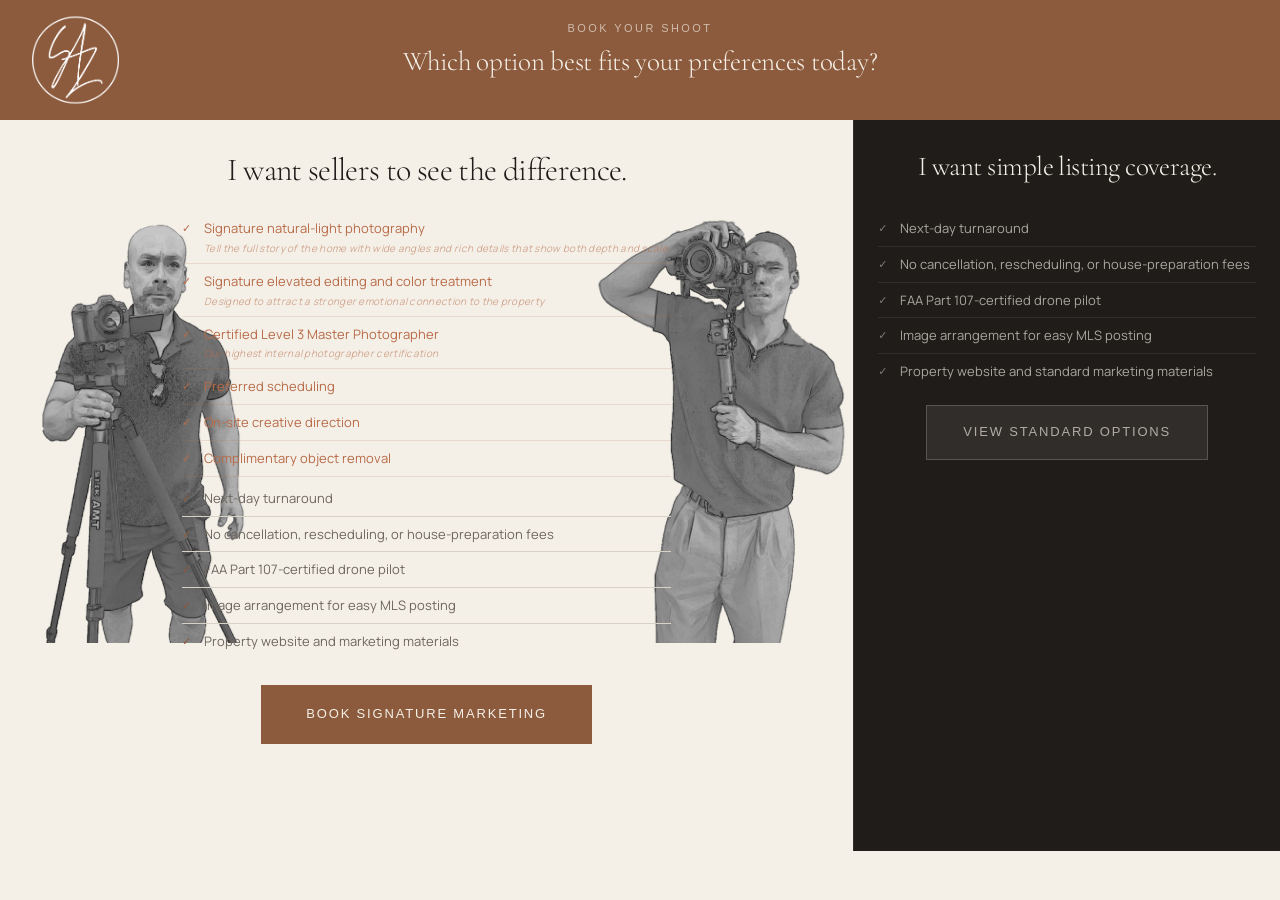
==== public/book.html @ 219849d2 "choose changed to book" ====
<!DOCTYPE html>
<html lang="en">
<head>
  <meta charset="UTF-8">
  <meta name="viewport" content="width=device-width, initial-scale=1.0">
  <meta name="description" content="Book your real estate media shoot with Steel &amp; Zane.">
  <title>Book Now | Steel &amp; Zane</title>
  <link rel="icon" href="images/Logo%20Files/favicon.ico" type="image/x-icon">
  <link rel="stylesheet" href="style.css">
  <link rel="preconnect" href="https://fonts.googleapis.com">
  <link rel="preconnect" href="https://fonts.gstatic.com" crossorigin>
  <link href="https://fonts.googleapis.com/css2?family=Cormorant+Garamond:ital,wght@0,300;0,400;0,500;1,300;1,400&family=Manrope:wght@300;400;500;600&display=swap" rel="stylesheet">
</head>
<body>
  <div class="cursor-dot" aria-hidden="true"></div>
  <div class="cursor-ring" aria-hidden="true"></div>

  <!-- MAIN -->
  <main class="choose-main">

    <!-- Question header — full width -->
    <div class="choose-question-card">
      <a href="/" class="choose-logo-link">
        <img class="logo-img" src="images/Logo%20Files/thicker%20signature%20logo%20with%20circle%20on%20transparent.png" alt="Steel &amp; Zane">
      </a>
      <p class="choose-eyebrow">Book Your Shoot</p>
      <h1 class="choose-question">Which option best fits your preferences today?</h1>
    </div>

    <!-- Split screen -->
    <div class="choose-split">

      <!-- LEFT — Signature Marketing -->
      <div class="choose-panel choose-panel--signature">
        <h2 class="choose-panel-tagline">I want sellers to see the difference.</h2>
        <div class="sig-photo-row">
          <img class="sig-photo sig-photo--left" src="images/booking page photographers/photographer 2.png" alt="">
          <div class="sig-bullets-wrap">
            <ul class="choose-panel-bullets">
              <!-- Signature-exclusive — terracotta -->
              <li class="sig-only">Signature natural-light photography<span class="sig-note">Tell the full story of the home with wide angles and rich details that show both depth and scale.</span></li>
              <li class="sig-only">Signature elevated editing and color treatment<span class="sig-note">Designed to attract a stronger emotional connection to the property</span></li>
              <li class="sig-only">Certified Level 3 Master Photographer<span class="sig-note">Our highest internal photographer certification</span></li>
              <li class="sig-only">Preferred scheduling</li>
              <li class="sig-only">On-site creative direction</li>
              <li class="sig-only">Complimentary object removal</li>
              <!-- Shared with Standard — bronze -->
              <li>Next-day turnaround</li>
              <li>No cancellation, rescheduling, or house-preparation fees</li>
              <li>FAA Part 107-certified drone pilot</li>
              <li>Image arrangement for easy MLS posting</li>
              <li>Property website and marketing materials</li>
            </ul>
            <a class="btn-hero-primary choose-panel-btn" id="btn-signature" href="#">Book Signature Marketing</a>
          </div>
          <img class="sig-photo sig-photo--right" src="images/booking page photographers/photographer 1.png" alt="">
        </div>
      </div>

      <!-- RIGHT — Standard Marketing -->
      <div class="choose-panel choose-panel--standard">
        <h2 class="choose-panel-tagline">I want simple listing coverage.</h2>
        <ul class="choose-panel-bullets">
          <li>Next-day turnaround</li>
          <li>No cancellation, rescheduling, or house-preparation fees</li>
          <li>FAA Part 107-certified drone pilot</li>
          <li>Image arrangement for easy MLS posting</li>
          <li>Property website and standard marketing materials</li>
        </ul>
        <a class="btn-standard choose-panel-btn" id="btn-standard" href="#">View Standard Options</a>
      </div>

    </div>
  </main>

  <script>
    // ─────────────────────────────────────────────────────────────────────────
    // BOOKING REDIRECT URLS
    // Replace the two values below with the real booking page URLs.
    // These are the ONLY lines you need to change to go live.
    // ─────────────────────────────────────────────────────────────────────────
    const URL_SIGNATURE = 'https://book.steelandzane.com/order/steel/signature-marketing/261fa345-de1e-4f3a-99e5-497d58a8a599';
    const URL_STANDARD  = 'https://book.steelandzane.com/order/steel/2025-order-page';
    // ─────────────────────────────────────────────────────────────────────────

    document.getElementById('btn-signature').addEventListener('click', function(e) {
      e.preventDefault();
      window.location.href = URL_SIGNATURE;
    });

    document.getElementById('btn-standard').addEventListener('click', function(e) {
      e.preventDefault();
      window.open(URL_STANDARD, '_blank', 'noopener,noreferrer');
    });

    // Mobile: trigger checklist animation when bullets scroll into view
    var bulletsList = document.querySelector('.choose-panel--signature .choose-panel-bullets');
    if (bulletsList && window.IntersectionObserver) {
      var bulletsObserver = new IntersectionObserver(function(entries) {
        entries.forEach(function(entry) {
          if (entry.isIntersecting) {
            bulletsObserver.unobserve(entry.target);
            requestAnimationFrame(function() {
              requestAnimationFrame(function() {
                entry.target.classList.add('bullets-visible');
              });
            });
          }
        });
      }, { threshold: 0.1 });
      bulletsObserver.observe(bulletsList);
    }
  </script>
  <script src="cursor.js"></script>

</body>
</html>
---- public/style.css ----
/* ===== NEUTRAFACE TEXT (self-hosted) ===== */
@font-face {
  font-family: 'Neutraface Text';
  src: url('fonts/neutraface/Neutraface Text Light.otf') format('opentype');
  font-weight: 300;
  font-style: normal;
  font-display: swap;
}
@font-face {
  font-family: 'Neutraface Text';
  src: url('fonts/neutraface/Neutraface Text Light Italic.otf') format('opentype');
  font-weight: 300;
  font-style: italic;
  font-display: swap;
}
@font-face {
  font-family: 'Neutraface Text';
  src: url('fonts/neutraface/Neutraface Text Book.otf') format('opentype');
  font-weight: 400;
  font-style: normal;
  font-display: swap;
}
@font-face {
  font-family: 'Neutraface Text';
  src: url('fonts/neutraface/Neutraface Text Book Italic.otf') format('opentype');
  font-weight: 400;
  font-style: italic;
  font-display: swap;
}
@font-face {
  font-family: 'Neutraface Text';
  src: url('fonts/neutraface/Neutraface Text Demi.otf') format('opentype');
  font-weight: 600;
  font-style: normal;
  font-display: swap;
}
@font-face {
  font-family: 'Neutraface Text';
  src: url('fonts/neutraface/Neutraface Text Demi Italic.otf') format('opentype');
  font-weight: 600;
  font-style: italic;
  font-display: swap;
}
@font-face {
  font-family: 'Neutraface Text';
  src: url('fonts/neutraface/Neutraface Text Bold.otf') format('opentype');
  font-weight: 700;
  font-style: normal;
  font-display: swap;
}
@font-face {
  font-family: 'Neutraface Text';
  src: url('fonts/neutraface/Neutraface Text Bold Italic.otf') format('opentype');
  font-weight: 700;
  font-style: italic;
  font-display: swap;
}


/* ===== RESET & BASE ===== */
*, *::before, *::after {
  box-sizing: border-box;
  margin: 0;
  padding: 0;
}

:root {
  /* ── ARCHITECTURAL PALETTE ───────────────────────────────────────── */
  --background:  #F4F0E8;   /* Plaster White  — primary canvas        */
  --cream:       #F4F0E8;   /* Plaster White  — cards / sections       */
  --text:        #2B2925;   /* Charcoal       — headlines / primary    */
  --muted:       #6C665E;   /* Warm Stone     — body copy / support    */
  --bronze:      #8C5A3C;   /* Walnut         — accent, use sparingly  */
  --bronze-dark: #6E4530;   /* Walnut dark    — hover treatment         */
  --border:      #D8D1C5;   /* Travertine     — borders / dividers      */
  --dark:        #1F1C19;   /* Walnut Black   — footer / dark sections  */
  --terracotta:  #B86A47;   /* Terracotta     — rare detail only        */

  /* ── ALIASES (keep existing rules working) ──────────────────────── */
  --navy:        #1F1C19;
  --navy-dark:   rgba(31, 28, 25, 0.96);
  --gold:        #8C5A3C;
  --gold-dark:   #6E4530;
  --white:       #F4F0E8;
  --off-white:   #F4F0E8;
  --gray:        #6C665E;

  /* ── ACCENT (olive — nav hover / form focus only) ───────────────── */
  --sage:        #717A64;   /* Olive — extremely sparingly              */

  /* ── SEMANTIC ALIASES (planned components) ──────────────────────── */
  --plaster:        #F4F0E8;   /* = --white / --background              */
  --charcoal-black: #1F1C19;   /* = --dark / --navy                     */
  --warm-stone:     #6C665E;   /* = --muted / --gray                    */
  --travertine:     #D8D1C5;   /* = --border                            */
  --olive:          #717A64;   /* = --sage                              */

  /* ── FONTS ──────────────────────────────────────────────────────── */
  --font-heading:  'Neutraface Text', Avenir, sans-serif;
  --font-body:     'Manrope', Inter, system-ui, sans-serif;
  --font-display:  'Cormorant Garamond', Georgia, serif;
  --font-ui:       'Neutraface Text', Avenir, sans-serif;
  --font-logo:     'Neutraface Text', Avenir, sans-serif;
}

html {
  scroll-behavior: smooth;
}

body {
  font-family: var(--font-body);
  font-size: 16px;
  color: var(--text);
  background: var(--background);
  line-height: 1.6;
}

img {
  display: block;
  max-width: 100%;
}

a {
  text-decoration: none;
  color: inherit;
}

.container {
  width: 100%;
  max-width: 980px;
  margin: 0 auto;
  padding: 0 24px;
}


/* ===== HEADER ===== */
.site-header {
  position: fixed;
  top: 0;
  left: 0;
  right: 0;
  z-index: 100;
  background: var(--navy-dark);
  backdrop-filter: blur(6px);
  transition: background 0.4s ease;
}

body.has-hero .site-header {
  background: rgba(14, 11, 9, 0.80);
  backdrop-filter: none;
}

.header-inner {
  max-width: 1200px;
  margin: 0 auto;
  padding: 0 32px;
  height: 72px;
  display: flex;
  align-items: center;
  justify-content: space-between;
}

.logo-link {
  display: flex;
  align-items: center;
  text-decoration: none;
}

.logo-text {
  font-family: var(--font-ui);
  font-size: 1.35rem;
  font-weight: 300;
  letter-spacing: 0.04em;
  text-transform: uppercase;
  color: var(--bronze);
  line-height: 1;
}

.logo-img {
  height: 58px;
  width: auto;
  display: block;
}

.site-nav {
  display: flex;
  align-items: center;
  gap: 32px;
}

.nav-link {
  font-family: var(--font-ui);
  font-size: 12px;
  font-weight: 500;
  letter-spacing: 0.08em;
  text-transform: uppercase;
  color: var(--white);
  transition: color 0.2s;
}

.nav-link:hover {
  color: var(--bronze);
}

.nav-cta {
  padding: 10px 22px;
  background: var(--bronze);
  border: 1px solid var(--bronze);
  border-radius: 2px;
  color: var(--plaster);
  transition: background 0.25s, color 0.25s, border-color 0.25s;
}

.nav-cta:hover {
  background: var(--cream);
  color: var(--terracotta);
  border-color: var(--terracotta);
}

.nav-toggle {
  display: none;
  flex-direction: column;
  gap: 5px;
  background: none;
  border: none;
  cursor: pointer;
  padding: 4px;
}

.nav-toggle span {
  display: block;
  width: 26px;
  height: 2px;
  background: var(--white);
  border-radius: 2px;
  transition: transform 0.3s, opacity 0.3s;
}

.nav-toggle.open span:nth-child(1) { transform: translateY(7px) rotate(45deg); }
.nav-toggle.open span:nth-child(2) { opacity: 0; }
.nav-toggle.open span:nth-child(3) { transform: translateY(-7px) rotate(-45deg); }


/* ===== BUTTONS ===== */
.btn {
  display: inline-block;
  font-family: var(--font-ui);
  font-size: 12px;
  font-weight: 600;
  letter-spacing: 0.08em;
  text-transform: uppercase;
  padding: 14px 28px;
  border-radius: 2px;
  cursor: pointer;
  border: 1px solid var(--dark);
  transition: background 0.25s, color 0.25s, border-color 0.25s, transform 0.1s;
}

.btn:active { transform: scale(0.98); }

.btn-gold {
  background: var(--dark);
  color: var(--cream);
  border-color: var(--dark);
}

.btn-gold:hover {
  background: var(--bronze);
  border-color: var(--bronze);
  color: var(--cream);
}


/* ===== HERO CAROUSEL ===== */
.hero {
  position: relative;
  height: 100vh;
  min-height: 580px;
  overflow: hidden;
  display: flex;
  align-items: center;
  background: #141210;
}

.hero-overlay {
  position: absolute;
  inset: 0;
  z-index: 1;
  background: linear-gradient(
    to right,
    rgba(14, 11, 9, 0.96) 0%,
    rgba(14, 11, 9, 0.96) 22%,
    rgba(14, 11, 9, 0.72) 32%,
    rgba(14, 11, 9, 0.30) 45%,
    rgba(14, 11, 9, 0.08) 57%,
    rgba(14, 11, 9, 0.00) 65%
  );
}

.hero-panel {
  position: relative;
  z-index: 3;
  width: 41%;
  max-width: 558px;
  padding: 0 28px 0 56px;
}

/* ── Slide images ── */
.hero-slides {
  position: absolute;
  inset: 0;
  z-index: 0;
}

.hero-slide {
  position: absolute;
  inset: 0;
  opacity: 0;
  transition: opacity 1.4s ease;
  will-change: opacity;
}

.hero-slide.is-active {
  opacity: 1;
}

.hero-slide-bg {
  position: absolute;
  inset: 0;
  background-size: cover;
  background-position: center 35%;
}

/* ── Hero content ── */
.hero-content {
  animation: hero-content-enter 1s ease forwards;
  text-shadow: 0 1px 12px rgba(14, 11, 9, 0.85);
}

@keyframes hero-content-enter {
  from { opacity: 0; transform: translateY(18px); }
  to   { opacity: 1; transform: none; }
}

.hero-eyebrow {
  font-family: var(--font-ui);
  font-size: 13px;
  font-weight: 500;
  letter-spacing: 0.32em;
  text-transform: uppercase;
  color: var(--terracotta);
  margin-bottom: 22px;
}

.hero-eyebrow::before {
  content: none;
}

.hero-title {
  font-family: var(--font-display);
  font-size: clamp(2.52rem, 4.05vw, 4.95rem);
  font-weight: 300;
  line-height: 1.05;
  letter-spacing: -0.02em;
  color: var(--plaster);
  margin-bottom: 28px;
}

.hero-body {
  font-family: var(--font-body);
  font-size: 15px;
  font-weight: 400;
  line-height: 1.8;
  color: rgba(244, 240, 232, 0.72);
  max-width: 400px;
  margin-bottom: 44px;
}

.hero-actions {
  display: flex;
  align-items: center;
  gap: 28px;
  flex-wrap: wrap;
}

.btn-hero-primary {
  display: inline-block;
  font-family: var(--font-ui);
  font-size: 13px;
  font-weight: 500;
  letter-spacing: 0.14em;
  text-transform: uppercase;
  padding: 18px 44px;
  background: var(--bronze);
  color: var(--plaster);
  border: 1px solid var(--bronze);
  transition: background 0.3s, border-color 0.3s, color 0.3s;
  position: relative;
  overflow: hidden;
}

.btn-hero-primary::after {
  content: '';
  position: absolute;
  top: 0;
  left: 0;
  width: 45%;
  height: 100%;
  background: linear-gradient(90deg, transparent, rgba(255,255,255,0.18), transparent);
  transform: translateX(-150%);
  animation: btn-shimmer 2.2s ease-in-out infinite;
  pointer-events: none;
}

.btn-hero-primary:hover {
  background: var(--cream);
  color: var(--terracotta);
  border-color: var(--terracotta);
}

.btn-hero-primary:hover::after {
  animation-play-state: paused;
}

@keyframes btn-shimmer {
  0%   { transform: translateX(-150%); }
  100% { transform: translateX(300%); }
}


.btn-hero-secondary {
  display: inline-flex;
  align-items: center;
  gap: 8px;
  font-family: var(--font-ui);
  font-size: 11px;
  font-weight: 500;
  letter-spacing: 0.14em;
  text-transform: uppercase;
  color: rgba(244, 240, 232, 0.75);
  background: transparent;
  border: none;
  padding: 4px 0;
  border-bottom: 1px solid rgba(244, 240, 232, 0.28);
  transition: color 0.3s, border-color 0.3s;
}

.btn-hero-secondary:hover {
  color: rgba(244, 240, 232, 1);
  border-bottom-color: rgba(244, 240, 232, 0.6);
}

.hero-slide-nav {
  position: absolute;
  right: 32px;
  bottom: 32px;
  left: auto;
  top: auto;
  transform: none;
  margin-top: 0;
  z-index: 3;
  display: flex;
  flex-direction: row;
  gap: 16px;
}

.hero-slide-nav-btn {
  font-family: var(--font-ui);
  font-size: 15px;
  font-weight: 500;
  letter-spacing: 0.14em;
  color: rgba(244, 240, 232, 0.75);
  background: none;
  border: none;
  padding: 4px 0;
  cursor: pointer;
  text-align: left;
  line-height: 1;
  transition: color 0.25s, transform 0.25s;
  position: relative;
  text-shadow:
    0 1px 6px rgba(0, 0, 0, 0.9),
    0 0 20px rgba(0, 0, 0, 0.6);
}

.hero-slide-nav-btn::after {
  content: '';
  position: absolute;
  left: 0;
  bottom: 0;
  width: 0;
  height: 1.5px;
  background: var(--bronze);
  transition: width 0.3s;
}

.hero-slide-nav-btn.is-active {
  color: var(--bronze);
}

.hero-slide-nav-btn.is-active::after {
  width: 100%;
}

.hero-slide-nav-btn:hover {
  color: rgba(244, 240, 232, 0.95);
  transform: scale(1.15);
}

/* ── Responsive ── */
@media (max-width: 768px) {
  .hero-panel {
    width: 100%;
    max-width: 100%;
    padding: 0 28px;
  }
  .hero-title { font-size: clamp(2.4rem, 9vw, 3.5rem); }
  .hero-body  { max-width: 100%; }
  .hero-slide-nav {
    right: 16px;
    bottom: 24px;
    left: auto;
  }
  .hero-slide-nav-btn::after { display: none; }
}

@media (max-width: 480px) {
  .hero-actions { gap: 16px; }
}


/* ===== FEATURES ===== */
.features {
  background: var(--navy);
  padding: 80px 24px;
}

.features-grid {
  max-width: 980px;
  margin: 0 auto;
  display: grid;
  grid-template-columns: repeat(4, 1fr);
  gap: 32px;
}

.feature-card {
  display: flex;
  flex-direction: column;
  align-items: center;
  text-align: center;
  gap: 16px;
  padding: 8px 8px;
}

.feature-icon {
  width: 60px;
  height: 60px;
  color: var(--gold);
  flex-shrink: 0;
}

.feature-icon svg {
  width: 100%;
  height: 100%;
}

.feature-title {
  font-family: var(--font-heading);
  font-size: 18px;
  font-weight: 600;
  color: var(--white);
  line-height: 1.3;
  letter-spacing: -0.01em;
}

.feature-title .comma {
  color: var(--gold);
}

.feature-body {
  font-size: 15px;
  line-height: 1.7;
  color: rgba(255,255,255,0.75);
}


/* ===== SERVICES ===== */
.services {
  display: grid;
  grid-template-columns: 1fr 1fr;
  min-height: 560px;
}

.services-image {
  overflow: hidden;
}

.services-image img {
  width: 100%;
  height: 100%;
  object-fit: cover;
}

.services-content {
  background: var(--background);
  display: flex;
  flex-direction: column;
  justify-content: center;
  padding: 64px 56px;
  gap: 18px;
}

.services-title {
  font-family: var(--font-heading);
  font-size: clamp(1.6rem, 2.4vw, 2.2rem);
  font-weight: 600;
  color: var(--text);
  line-height: 1.2;
  letter-spacing: 0;
}

.services-subtitle {
  font-family: var(--font-body);
  font-size: 13px;
  font-weight: 500;
  color: var(--bronze);
  letter-spacing: 0.1em;
  text-transform: uppercase;
}

.services-body {
  font-size: 16px;
  line-height: 1.8;
  color: var(--muted);
}


/* ===== TESTIMONIALS ===== */
.testimonials {
  background: #ffffff;
  border-top: 1px solid var(--border);
  padding: 48px 24px 0;
}

.testimonials-cta {
  text-align: center;
  padding: 56px 24px 80px;
}

.testimonials-blurb {
  font-family: var(--font-body);
  font-size: 15px;
  color: var(--muted);
  text-align: center;
  margin-bottom: 48px;
}

.section-title {
  font-family: var(--font-heading);
  font-size: clamp(1.5rem, 2.4vw, 2rem);
  font-weight: 600;
  color: var(--text);
  text-align: center;
  margin-bottom: 56px;
  letter-spacing: 0.02em;
}

.testimonials-grid {
  max-width: 980px;
  margin: 0 auto;
  display: grid;
  grid-template-columns: repeat(3, 1fr);
  gap: 32px;
}

.testimonial-card {
  background: var(--cream);
  border-radius: 2px;
  border: 1px solid var(--border);
  padding: 24px 28px 28px;
  display: flex;
  flex-direction: column;
  gap: 10px;
  box-shadow: none;
  transition: transform 0.25s ease, box-shadow 0.25s ease;
}

.testimonial-card:hover {
  transform: translateY(-4px);
  box-shadow: 0 24px 60px rgba(43, 41, 37, 0.12);
}

.testimonial-card .strip-stars {
  margin-bottom: 0;
}

.quote-mark {
  font-family: var(--font-heading);
  font-size: 48px;
  font-weight: 300;
  line-height: 0.6;
  color: var(--bronze);
  user-select: none;
}

.testimonial-text {
  font-family: var(--font-body);
  font-size: 15px;
  line-height: 1.8;
  color: var(--muted);
  flex: 1;
}

.testimonial-author {
  font-family: var(--font-body);
  font-size: 12px;
  font-weight: 500;
  font-style: normal;
  color: var(--bronze);
  letter-spacing: 0.08em;
  text-transform: uppercase;
  margin-top: 4px;
}

.testimonial-author-row {
  display: flex;
  align-items: center;
  gap: 12px;
}

.testimonial-avatar {
  width: 48px;
  height: 48px;
  border-radius: 50%;
  object-fit: cover;
  flex-shrink: 0;
  border: 2px solid rgba(140, 90, 60, 0.20);
}


/* ===== CONTACT ===== */
.contact {
  position: relative;
  background-image: url('https://static.wixstatic.com/media/d9ba30_7c4662c129cd4328bf8a80daa7860f0f~mv2.jpg');
  background-size: cover;
  background-position: center;
}

.contact-bg {
  position: absolute;
  inset: 0;
  background: rgba(31, 28, 25, 0.86);
}

.contact-inner {
  position: relative;
  z-index: 1;
  max-width: 980px;
  margin: 0 auto;
  padding: 80px 24px;
  display: grid;
  grid-template-columns: 1fr 1fr;
  gap: 64px;
  align-items: start;
}

.contact-title {
  font-family: var(--font-heading);
  font-size: clamp(1.6rem, 3vw, 2.4rem);
  font-weight: 600;
  color: var(--white);
  letter-spacing: 0.01em;
  margin-bottom: 12px;
}

.contact-subtitle {
  font-family: var(--font-heading);
  font-size: 1.1rem;
  font-weight: 400;
  color: var(--bronze);
  letter-spacing: 0.04em;
  margin-bottom: 20px;
}

.contact-body {
  font-size: 16px;
  line-height: 1.8;
  color: rgba(255,255,255,0.85);
  margin-bottom: 28px;
}

.contact-label {
  font-family: var(--font-body);
  font-size: 11px;
  font-weight: 600;
  letter-spacing: 0.14em;
  text-transform: uppercase;
  color: var(--bronze);
  margin-bottom: 10px;
}

.contact-detail {
  display: block;
  font-size: 16px;
  color: var(--white);
  margin-bottom: 6px;
  transition: color 0.2s;
}

.contact-detail:hover {
  color: var(--gold);
}

.form-title {
  font-family: var(--font-heading);
  font-size: 1.2rem;
  font-weight: 400;
  color: var(--white);
  letter-spacing: 0.02em;
  margin-bottom: 8px;
}

.form-subtitle {
  font-size: 15px;
  color: rgba(255,255,255,0.75);
  line-height: 1.7;
  margin-bottom: 24px;
}

.contact-form {
  display: flex;
  flex-direction: column;
  gap: 14px;
}

.contact-form input,
.contact-form textarea {
  width: 100%;
  padding: 13px 16px;
  font-family: var(--font-body);
  font-size: 15px;
  border: 1px solid rgba(255,255,255,0.25);
  border-radius: 2px;
  background: rgba(255,255,255,0.1);
  color: var(--white);
  outline: none;
  transition: border-color 0.2s, background 0.2s;
}

.contact-form input::placeholder,
.contact-form textarea::placeholder {
  color: rgba(255,255,255,0.5);
}

.contact-form input:focus,
.contact-form textarea:focus {
  border-color: var(--sage);
  background: rgba(255,255,255,0.15);
}

.contact-form textarea {
  resize: vertical;
}

.form-success {
  display: none;
  font-family: var(--font-heading);
  font-size: 15px;
  color: var(--gold);
  font-weight: 600;
  margin-top: 4px;
}

.form-success.visible {
  display: block;
}


/* ===== FOOTER ===== */
.site-footer {
  background: var(--navy);
  padding: 40px 24px;
}

.footer-inner {
  max-width: 980px;
  margin: 0 auto;
  display: flex;
  flex-direction: column;
  align-items: center;
  gap: 20px;
}

.footer-logo {
  height: 104px;
  width: auto;
  object-fit: contain;
  opacity: 0.9;
}

.footer-socials {
  display: flex;
  gap: 16px;
  align-items: center;
}

.footer-socials a {
  opacity: 0.75;
  transition: opacity 0.2s;
}

.footer-socials a:hover {
  opacity: 1;
}

.footer-socials img {
  filter: brightness(0) invert(49%) sepia(38%) saturate(639%) hue-rotate(334deg) brightness(96%) contrast(88%);
}

.footer-copy {
  font-family: var(--font-heading);
  font-size: 13px;
  color: var(--terracotta);
  letter-spacing: 0.06em;
}


/* ===== SCROLL REVEAL ANIMATIONS ===== */
.reveal {
  opacity: 0;
  transform: translateY(28px);
  transition: opacity 0.65s ease, transform 0.65s ease;
}

.reveal-pop {
  opacity: 0;
  transform: scale(0.95) translateY(12px);
  transition: opacity 0.5s ease, transform 0.5s cubic-bezier(0.34, 1.56, 0.64, 1);
}

.reveal-fade {
  opacity: 0;
  transition: opacity 0.7s ease;
}

.reveal-right {
  opacity: 0;
  transform: translateX(60px);
  transition: opacity 0.8s ease, transform 0.8s cubic-bezier(0.25, 0, 0.2, 1);
}

.reveal-left {
  opacity: 0;
  transform: translateX(-60px);
  transition: opacity 0.8s ease, transform 0.8s cubic-bezier(0.25, 0, 0.2, 1);
}

.reveal.is-visible,
.reveal-pop.is-visible,
.reveal-fade.is-visible,
.reveal-right.is-visible,
.reveal-left.is-visible {
  opacity: 1;
  transform: none;
}


/* ===== RESPONSIVE ===== */
@media (max-width: 900px) {
  .features-grid {
    grid-template-columns: repeat(2, 1fr);
    gap: 40px 24px;
  }

  .services {
    grid-template-columns: 1fr;
  }

  .services-image {
    height: 320px;
  }

  .services-content {
    padding: 48px 32px;
  }

  .testimonials-grid {
    grid-template-columns: 1fr;
    max-width: 480px;
  }

  .contact-inner {
    grid-template-columns: 1fr;
    gap: 48px;
  }
}

/* ===== BOOKING PAGE ===== */
.book-hero {
  background: var(--navy);
  padding: 140px 24px 80px;
  text-align: center;
}

.book-hero-eyebrow {
  font-family: var(--font-body);
  font-size: 11px;
  font-weight: 500;
  letter-spacing: 0.22em;
  text-transform: uppercase;
  color: var(--bronze);
  margin-bottom: 18px;
}

.book-hero-title {
  font-family: var(--font-heading);
  font-size: clamp(1.8rem, 3.2vw, 2.6rem);
  font-weight: 600;
  color: var(--white);
  line-height: 1.15;
  letter-spacing: 0.01em;
  margin-bottom: 16px;
}

.book-hero-body {
  font-size: 16px;
  color: rgba(244, 240, 232, 0.75);
  max-width: 520px;
  margin: 0 auto;
  line-height: 1.75;
}

.book-form-section {
  background: var(--background);
  padding: 72px 24px 96px;
}

.book-form-inner {
  max-width: 680px;
  margin: 0 auto;
}

.question-group {
  margin-bottom: 44px;
}

.question-label {
  display: block;
  font-family: var(--font-body);
  font-size: 11px;
  font-weight: 600;
  letter-spacing: 0.14em;
  text-transform: uppercase;
  color: var(--text);
  margin-bottom: 16px;
}

.options-grid {
  display: grid;
  grid-template-columns: repeat(2, 1fr);
  gap: 10px;
}

.option-card {
  position: relative;
}

.option-card input[type="radio"] {
  position: absolute;
  opacity: 0;
  width: 0;
  height: 0;
}

.option-card label {
  display: block;
  padding: 14px 18px;
  background: var(--cream);
  border: 1px solid var(--border);
  border-radius: 2px;
  font-family: var(--font-body);
  font-size: 14px;
  color: var(--text);
  cursor: pointer;
  transition: border-color 0.2s, background 0.2s, color 0.2s;
  line-height: 1.4;
  user-select: none;
}

.option-card label:hover {
  border-color: var(--bronze);
}

.option-card input[type="radio"]:checked + label {
  border-color: var(--bronze);
  background: var(--dark);
  color: var(--cream);
}

.option-card--wide {
  grid-column: 1 / -1;
}

.field-error {
  display: none;
  font-family: var(--font-heading);
  font-size: 12px;
  font-weight: 700;
  letter-spacing: 0.06em;
  color: #b52a2a;
  margin-top: 10px;
  text-transform: uppercase;
}

.field-error.visible {
  display: block;
}

.book-submit-wrap {
  margin-top: 52px;
  display: flex;
  flex-direction: column;
  align-items: flex-start;
  gap: 16px;
}

.btn-book-submit {
  min-width: 240px;
}

.book-note {
  font-size: 13px;
  color: var(--muted);
  font-style: italic;
  line-height: 1.5;
}


/* ===== RESPONSIVE ===== */
@media (max-width: 640px) {
  .header-inner {
    padding: 0 20px;
  }

  .nav-toggle {
    display: flex;
  }

  .site-nav {
    display: none;
    position: absolute;
    top: 72px;
    left: 0;
    right: 0;
    background: var(--navy-dark);
    flex-direction: column;
    align-items: stretch;
    gap: 0;
    padding: 16px 0;
  }

  .site-nav.open {
    display: flex;
  }

  .nav-link {
    padding: 14px 24px;
    border-radius: 0;
  }

  .nav-cta {
    margin: 8px 24px;
    text-align: center;
    border-radius: 2px;
  }

  .hero-content {
    padding: 100px 24px 64px;
  }

  .features-grid {
    grid-template-columns: 1fr;
  }

  .contact-inner {
    padding: 60px 20px;
  }

  .book-hero {
    padding: 120px 24px 56px;
  }

  .options-grid {
    grid-template-columns: 1fr;
  }

  .option-card--wide {
    grid-column: auto;
  }

  .book-submit-wrap {
    align-items: stretch;
  }

  .btn-book-submit {
    text-align: center;
    width: 100%;
  }
}


/* ===== MARKETING SELECTOR PAGE (choose.html) ===== */

.choose-section {
  background: var(--background);
  padding: 72px 24px 96px;
  min-height: calc(100vh - 72px);
}

.choose-grid {
  max-width: 980px;
  margin: 0 auto;
  display: grid;
  grid-template-columns: 1fr 1fr;
  gap: 32px;
  align-items: stretch;
}

.choose-card {
  display: flex;
  flex-direction: column;
  background: var(--cream);
  border-radius: 2px;
  border: 1px solid var(--border);
  box-shadow: none;
  overflow: hidden;
  cursor: pointer;
  color: inherit;
  text-decoration: none;
  transition: transform 0.25s ease, box-shadow 0.25s ease;
}

.choose-card:hover,
.choose-card:focus-visible {
  transform: translateY(-4px);
  box-shadow: 0 24px 60px rgba(43, 41, 37, 0.12);
  outline: none;
}

/* Placeholder image area — swap this div for an <img> when you have photos */
.choose-card-image {
  width: 100%;
  aspect-ratio: 16 / 9;
  background: var(--background);
  border-bottom: 1px solid var(--border);
  display: flex;
  align-items: center;
  justify-content: center;
}

.choose-card-image-label {
  font-family: var(--font-body);
  font-size: 11px;
  font-weight: 500;
  letter-spacing: 0.14em;
  text-transform: uppercase;
  color: var(--muted);
  text-align: center;
  padding: 0 16px;
}

.choose-card-body {
  flex: 1;
  display: flex;
  flex-direction: column;
  padding: 40px 36px 44px;
  gap: 16px;
}

.choose-card-title {
  font-family: var(--font-heading);
  font-size: clamp(1.2rem, 1.8vw, 1.6rem);
  font-weight: 600;
  color: var(--text);
  line-height: 1.2;
  letter-spacing: 0;
}

.choose-card-desc {
  font-size: 15px;
  line-height: 1.8;
  color: var(--muted);
  flex: 1;
}

/* pointer-events: none so the parent <a> handles all clicks */
.choose-card-btn {
  display: inline-block;
  align-self: flex-start;
  pointer-events: none;
  margin-top: 8px;
}

@media (max-width: 900px) {
  .choose-grid {
    grid-template-columns: 1fr;
    max-width: 560px;
  }
}

@media (max-width: 640px) {
  .choose-section {
    padding: 48px 16px 72px;
  }

  .choose-card-body {
    padding: 28px 24px 32px;
  }

  .choose-card-btn {
    align-self: stretch;
    text-align: center;
  }
}


/* ===== CREDIBILITY STRIP ===== */
.credibility {
  background-color: var(--background);
  overflow: hidden;
  position: relative;
  padding: 40px 24px 0;
  text-align: center;
}

.credibility-stats {
  display: flex;
  align-items: center;
  justify-content: center;
  gap: 0;
  margin-bottom: 28px;
  flex-wrap: wrap;
}

.cred-bottom-row {
  display: flex;
  align-items: flex-end;
  justify-content: center;
  width: 100%;
}

.cred-photo {
  display: block;
  position: absolute;
  top: 0;
  height: 100%;
  width: auto;
  object-fit: contain;
  object-position: center bottom;
}
.cred-photo--left  { left: 0; }
.cred-photo--right { right: 0; }


.stat-item {
  display: flex;
  flex-direction: column;
  gap: 8px;
  padding: 0 64px;
}

.stat-number {
  font-family: var(--font-display);
  font-size: clamp(3rem, 5vw, 5rem);
  font-weight: 300;
  color: var(--text);
  line-height: 1;
  letter-spacing: -0.02em;
  transition: color 0.4s ease;
}

.stat-landed {
  color: var(--terracotta);
}

.stat-number-wrap {
  display: flex;
  align-items: baseline;
}

.stat-suffix {
  font-family: var(--font-display);
  font-weight: 300;
  font-size: clamp(3rem, 5vw, 5rem);
  line-height: 1;
  letter-spacing: -0.02em;
  color: var(--text);
  transition: color 0.4s ease;
}

.stat-landed + .stat-suffix,
.stat-number-wrap:has(.stat-landed) .stat-suffix {
  color: var(--terracotta);
}

.stat-label {
  font-family: var(--font-body);
  font-size: 13px;
  font-weight: 500;
  letter-spacing: 0.18em;
  text-transform: uppercase;
  color: var(--muted);
}

.stat-divider {
  width: 1px;
  height: 64px;
  background: var(--border);
  flex-shrink: 0;
}

.credibility-label {
  font-family: var(--font-body);
  font-size: 13px;
  font-weight: 500;
  letter-spacing: 0.18em;
  text-transform: uppercase;
  color: var(--muted);
  margin-bottom: 20px;
}

/* Carousel */
.brokerage-carousel {
  overflow: hidden;
  width: 100%;
  max-width: 980px;
  -webkit-mask-image: linear-gradient(to right, transparent, black 93px, black 92%, transparent);
  mask-image: linear-gradient(to right, transparent, black 93px, black 92%, transparent);
}

.brokerage-track {
  display: flex;
  align-items: center;
  gap: 64px;
  width: max-content;
  animation: brokerage-scroll 28s linear infinite;
}


@keyframes brokerage-scroll {
  0%   { transform: translateX(0); }
  100% { transform: translateX(-50%); }
}

.brokerage-logo {
  height: 68px;
  width: auto;
  object-fit: contain;
  flex-shrink: 0;
  filter: grayscale(1);
  opacity: 0.5;
  mix-blend-mode: multiply;
  transition: opacity 0.2s;
}

.brokerage-logo:hover {
  opacity: 0.85;
}

/* Per-logo size overrides */
.logo-compass   { height: 40px; max-width: 130px; }
.logo-elliman   { height: 40px; max-width: 160px; }
.logo-akg       { height: 54px; max-width: 80px;  }
.logo-agency    { height: 68px; }
.logo-sothebys  { height: 52px; max-width: 170px; }
.logo-coldwell  { height: 80px; }
.logo-berkshire { height: 90px; }
.logo-remax     { height: 46px; max-width: 110px; }
.logo-kw        { height: 80px; }
.logo-serhant   { height: 28px; }

@media (max-width: 640px) {
  .credibility-stats {
    gap: 24px 0;
  }

  .stat-item {
    padding: 0 28px;
  }

  .stat-divider {
    height: 36px;
  }

  .brokerage-track {
    gap: 40px;
  }
}


/* ===== REPOSITIONED HOMEPAGE SECTIONS ===== */

/* Hero actions row */
.hero-actions {
  display: flex;
  gap: 16px;
  flex-wrap: wrap;
}

/* Outline button — secondary CTA on dark backgrounds */
.btn-outline {
  background: transparent;
  color: var(--white);
  border-color: var(--white);
}

.btn-outline:hover {
  background: var(--white);
  color: var(--dark);
  border-color: var(--white);
}

/* Section eyebrow — shared across new sections */
.section-eyebrow {
  font-family: var(--font-ui);
  font-size: 11px;
  font-weight: 500;
  letter-spacing: 0.22em;
  text-transform: uppercase;
  color: var(--bronze);
  margin-bottom: 16px;
}

.section-eyebrow--light {
  color: var(--bronze);
}


/* ===== PROBLEM SECTION ===== */
.problem {
  background: var(--dark);
  padding: 96px 24px 0;
  border-top: 2px solid var(--bronze);
}

/* ─── COMPARISON CARDS ─────────────────────────────────────────── */
.comparison-row {
  padding: 64px 24px 80px;
}

.comparison-row-inner {
  max-width: 1100px;
  margin: 0 auto;
}

.comparison-row-eyebrow {
  font-family: var(--font-ui);
  font-size: 11px;
  font-weight: 500;
  letter-spacing: 0.18em;
  text-transform: uppercase;
  margin-bottom: 20px;
}

.comparison-row--sameness .comparison-row-eyebrow {
  color: rgba(244, 240, 232, 0.4);
}

.comparison-row--snz .comparison-row-eyebrow {
  color: var(--terracotta);
}

.comparison-row-heading {
  font-family: var(--font-display);
  font-size: clamp(2rem, 3.2vw, 3.8rem);
  font-weight: 300;
  line-height: 1.08;
  letter-spacing: -0.02em;
  margin: 0 0 32px;
  text-align: center;
}

.comparison-row--sameness .comparison-row-heading {
  color: var(--background);
}

.comparison-row--snz .comparison-row-heading {
  color: var(--dark);
}

.comparison-row--sameness {
  padding-bottom: 140px;
}

.comparison-cards {
  display: grid;
  grid-template-columns: repeat(3, 1fr);
  gap: 16px;
}

.comparison-card {
  padding: 32px 28px 36px;
  border-radius: 2px;
}

/* ── Sameness cards — dark surface on dark section ── */
.comparison-row--sameness .comparison-card {
  background: rgba(244, 240, 232, 0.05);
  border: 1px solid var(--terracotta);
}

.comparison-row--sameness .comparison-card-num   { color: var(--bronze); }
.comparison-row--sameness .comparison-card-title { color: var(--background); }
.comparison-row--sameness .comparison-card-body  { color: rgba(244, 240, 232, 0.62); }

/* ── S&Z cards — white surface on cream section ── */
.comparison-row--snz .comparison-card {
  background: #ffffff;
  border: 1px solid var(--terracotta);
  box-shadow: 0 2px 16px rgba(31, 28, 25, 0.07);
}

.comparison-row--snz .comparison-card-num   { color: var(--terracotta); }
.comparison-row--snz .comparison-card-title { color: var(--dark); }
.comparison-row--snz .comparison-card-body  { color: rgba(31, 28, 25, 0.65); }

.comparison-card-num {
  display: block;
  font-family: var(--font-ui);
  font-size: 11px;
  font-weight: 500;
  letter-spacing: 0.12em;
  margin-bottom: 16px;
}

.comparison-card-title {
  font-family: var(--font-heading);
  font-size: 18px;
  font-weight: 400;
  line-height: 1.25;
  margin: 0 0 10px;
}

.comparison-card-body {
  font-size: 14px;
  line-height: 1.65;
  margin: 0;
}

@media (max-width: 768px) {
  .comparison-cards {
    grid-template-columns: 1fr;
  }
  .comparison-card {
    padding: 24px 20px 28px;
  }
}

.problem-inner {
  max-width: 1200px;
  margin: 0 auto;
  display: flex;
  flex-direction: column;
  align-items: center;
  gap: 72px;
  padding: 0 48px;
}

.problem-copy {
  text-align: center;
  width: 100%;
}

.problem-marker {
  display: flex;
  align-items: center;
  justify-content: center;
  gap: 14px;
  font-family: var(--font-ui);
  font-size: 9px;
  font-weight: 500;
  letter-spacing: 0.24em;
  text-transform: uppercase;
  color: var(--bronze);
  margin-bottom: 28px;
}

.problem-marker::before,
.problem-marker::after {
  content: '';
  display: block;
  width: 36px;
  height: 1px;
  background: var(--bronze);
  opacity: 0.6;
}

.problem-headline {
  font-family: var(--font-display);
  font-size: clamp(2rem, 3.2vw, 3.8rem);
  font-weight: 300;
  color: var(--background);
  line-height: 1.08;
  letter-spacing: -0.02em;
  margin-bottom: 32px;
}

.problem-body {
  font-size: 16px;
  line-height: 1.85;
  color: rgba(244, 240, 232, 0.65);
}

.problem-images {
  width: 100%;
  display: flex;
  flex-direction: column;
  gap: 12px;
}

.problem-frames {
  display: flex;
  gap: 10px;
  align-items: flex-start;
}

.sameness-frame {
  flex: 1;
  display: flex;
  flex-direction: column;
}

.sameness-img-wrap {
  width: 100%;
  aspect-ratio: 4 / 5;
  overflow: hidden;
}

.sameness-img {
  width: 100%;
  height: 100%;
  object-fit: cover;
  display: block;
}

.sameness-img--muted {
  filter: grayscale(25%) saturate(0.8);
}

.sameness-label {
  font-family: var(--font-ui);
  font-size: 11px;
  font-weight: 500;
  letter-spacing: 0.22em;
  text-transform: uppercase;
  color: rgba(244, 240, 232, 0.7);
  padding-top: 10px;
}

.problem-break-row {
  display: flex;
  gap: 10px;
  position: relative;
}

.problem-break-row::before {
  content: 'Different.';
  font-family: var(--font-display);
  font-style: italic;
  font-weight: 300;
  font-size: clamp(5rem, 14vw, 18rem);
  color: var(--terracotta);
  opacity: 0.07;
  position: absolute;
  left: -3%;
  top: 50%;
  transform: translateY(-50%);
  white-space: nowrap;
  pointer-events: none;
  line-height: 1;
  letter-spacing: -0.03em;
  z-index: 0;
}

.sameness-break {
  flex: 1;
  display: flex;
  flex-direction: column;
  position: relative;
  z-index: 1;
}

.sameness-break-wrap {
  width: 100%;
  aspect-ratio: 3 / 2;
  overflow: hidden;
}

.sameness-break-wrap .sameness-img {
  height: 100%;
}

.sameness-label--break {
  font-family: var(--font-display);
  font-style: italic;
  font-size: 1.5rem;
  font-weight: 500;
  letter-spacing: 0.02em;
  text-transform: none;
  color: var(--terracotta);
  padding-top: 12px;
}


/* ===== TRANSFORMATION SECTION ===== */
.transformation {
  background: var(--background);
  padding: 96px 24px;
  margin-top: -60px;
}

.transformation-header {
  text-align: center;
  margin-bottom: 64px;
}

.transformation-header .section-title {
  margin-bottom: 0;
}

.pillars-grid {
  display: flex;
  flex-direction: column;
  max-width: 860px;
  margin: 0 auto;
  border-top: 1px solid var(--border);
}

.pillar-card {
  display: grid;
  grid-template-columns: 100px 1fr;
  grid-template-rows: auto auto;
  gap: 0 48px;
  align-items: start;
  padding: 48px 0;
  border-bottom: 1px solid var(--border);
  background: none;
  border-radius: 0;
  box-shadow: none;
}

.pillar-number {
  grid-column: 1;
  grid-row: 1 / 3;
  align-self: center;
  font-family: var(--font-display);
  font-size: clamp(3rem, 5vw, 5.5rem);
  font-weight: 300;
  color: var(--bronze);
  opacity: 0.22;
  line-height: 1;
  letter-spacing: -0.02em;
}

.pillar-title {
  grid-column: 2;
  grid-row: 1;
  font-family: var(--font-display);
  font-size: clamp(1.4rem, 2vw, 2rem);
  font-weight: 300;
  color: var(--text);
  letter-spacing: -0.01em;
  margin-bottom: 12px;
}

.pillar-body {
  grid-column: 2;
  grid-row: 2;
  font-size: 15px;
  line-height: 1.85;
  color: var(--muted);
  max-width: 520px;
}


/* ===== PORTFOLIO SECTION ===== */
.portfolio {
  background: var(--background);
  padding: 96px 24px;
  border-top: 1px solid var(--border);
}

.portfolio-header {
  text-align: center;
  max-width: 640px;
  margin: 0 auto 56px;
}

.portfolio-header .section-title {
  margin-bottom: 16px;
}

.portfolio-intro {
  font-size: 16px;
  line-height: 1.8;
  color: var(--muted);
}

.portfolio-grid {
  max-width: 980px;
  margin: 0 auto;
  display: grid;
  grid-template-columns: repeat(3, 1fr);
  gap: 24px;
}

.portfolio-card {
  display: flex;
  flex-direction: column;
  background: var(--cream);
  border: 1px solid var(--border);
  border-radius: 2px;
  overflow: hidden;
  color: inherit;
  text-decoration: none;
  transition: transform 0.25s ease, box-shadow 0.25s ease;
}

.portfolio-card:hover {
  transform: translateY(-4px);
  box-shadow: 0 24px 60px rgba(43, 41, 37, 0.12);
}

.portfolio-card-image {
  width: 100%;
  aspect-ratio: 16 / 10;
  background: var(--border);
  display: flex;
  align-items: center;
  justify-content: center;
  overflow: hidden;
}

.portfolio-card-image img {
  width: 100%;
  height: 100%;
  object-fit: cover;
  transition: transform 0.4s ease;
}

.portfolio-card:hover .portfolio-card-image img {
  transform: scale(1.04);
}

.portfolio-card-image-label {
  font-family: var(--font-body);
  font-size: 10px;
  font-weight: 500;
  letter-spacing: 0.18em;
  text-transform: uppercase;
  color: var(--muted);
  text-align: center;
}

.portfolio-card-label {
  padding: 16px 20px;
  font-family: var(--font-body);
  font-size: 12px;
  font-weight: 600;
  letter-spacing: 0.1em;
  text-transform: uppercase;
  color: var(--text);
}


/* ===== SERVICES LIST (seller presentation) ===== */
.services-list {
  list-style: none;
  display: flex;
  flex-wrap: wrap;
  gap: 4px 0;
  margin: 0;
  padding: 0;
}

.services-list li {
  font-family: var(--font-body);
  font-size: 12px;
  font-weight: 600;
  letter-spacing: 0.1em;
  text-transform: uppercase;
  color: var(--muted);
}

.services-list li:not(:last-child)::after {
  content: '\00b7';
  margin: 0 10px;
  color: var(--border);
}


/* ===== PROCESS SECTION ===== */
.process {
  background: var(--dark);
  padding: 96px 24px;
}

.process-inner {
  max-width: 1300px;
}

.process-header {
  text-align: center;
  margin-bottom: 64px;
}

.section-title--light {
  color: var(--white);
}

.process-title {
  font-family: var(--font-display);
  font-size: clamp(2rem, 3.2vw, 3.8rem);
  font-weight: 300;
  color: var(--white);
  line-height: 1.08;
  letter-spacing: -0.02em;
}

.process-steps {
  display: grid;
  grid-template-columns: 1fr auto 1fr auto 1fr;
  align-items: stretch;
  gap: 0 16px;
  max-width: 1300px;
  margin: 0 auto;
}

.process-step {
  display: flex;
  flex-direction: column;
  align-items: center;
  text-align: center;
  gap: 16px;
  background: rgba(244, 240, 232, 0.04);
  border: 1px solid rgba(244, 240, 232, 0.1);
  border-top: 2px solid var(--terracotta);
  padding: 32px 24px 36px;
}

.step-badge {
  width: 48px;
  height: 48px;
  border: 1px solid rgba(184, 106, 71, 0.5);
  border-radius: 2px;
  display: flex;
  align-items: center;
  justify-content: center;
  font-family: var(--font-ui);
  font-size: 12px;
  font-weight: 500;
  letter-spacing: 0.1em;
  color: var(--terracotta);
  flex-shrink: 0;
}

.step-arrow {
  display: flex;
  align-items: flex-start;
  padding-top: 55px;
  color: rgba(184, 106, 71, 0.4);
  font-size: 18px;
}

.step-title {
  font-family: var(--font-heading);
  font-size: 1rem;
  font-weight: 600;
  color: var(--white);
  letter-spacing: 0.04em;
  text-transform: uppercase;
}

.step-body {
  font-size: 14px;
  line-height: 1.75;
  color: rgba(244, 240, 232, 0.65);
}

/* ===== CLOSING CTA SECTION ===== */
.process-cta-section {
  background: var(--background);
  padding: 96px 24px;
  text-align: center;
}

.process-cta {
  max-width: 680px;
  margin: 0 auto;
}

.process-cta-title {
  font-family: var(--font-display);
  font-size: clamp(1.6rem, 2.6vw, 2.6rem);
  font-weight: 300;
  color: var(--dark);
  line-height: 1.2;
  margin-bottom: 16px;
}

.process-cta-body {
  font-size: 1rem;
  color: rgba(31, 28, 25, 0.65);
  margin-bottom: 36px;
}

.process-cta-contact {
  margin-top: 24px;
  font-size: 0.9rem;
}

.process-cta-detail {
  color: rgba(31, 28, 25, 0.55);
  text-decoration: none;
  transition: color 0.2s;
}

.process-cta-detail:hover { color: var(--dark); }
.process-cta-sep { color: rgba(31, 28, 25, 0.35); }


/* ===== WHY STEEL & ZANE ===== */
.why-snz {
  background: var(--background);
  border-top: none;
  padding: 96px 24px 0;
  overflow: hidden;
  position: relative;
  z-index: 1;
  margin-top: -60px;
}

.why-snz-inner {
  max-width: 1200px;
  margin: 0 auto;
  display: grid;
  grid-template-columns: 42% 1fr;
  gap: 72px;
  align-items: center;
}

.why-copy { padding-right: 8px; }

.why-title-accent {
  color: var(--terracotta);
  display: inline-block;
  padding-left: 0.5ch;
  text-shadow:
    0 0 24px rgba(184, 106, 71, 0.35),
    0 4px 32px rgba(184, 106, 71, 0.2);
}

.why-title {
  font-family: var(--font-display);
  font-size: clamp(2rem, 3.2vw, 3.8rem);
  font-weight: 300;
  color: var(--text);
  line-height: 1.1;
  letter-spacing: -0.01em;
  margin-bottom: 28px;
}

.why-body {
  font-size: 16px;
  line-height: 1.85;
  color: var(--muted);
  max-width: 380px;
  margin-bottom: 48px;
}

.why-pillars {
  list-style: none;
  border-top: 1px solid rgba(212,203,195,0.5);
  max-width: 380px;
}

.why-pillar {
  font-family: var(--font-ui);
  font-size: 12px;
  font-weight: 500;
  letter-spacing: 0.2em;
  text-transform: uppercase;
  color: var(--text);
  padding: 15px 0;
  border-bottom: 1px solid rgba(212,203,195,0.5);
  display: flex;
  align-items: center;
  gap: 14px;
}

.why-pillar::before {
  content: '';
  display: block;
  width: 18px;
  height: 1px;
  background: var(--bronze);
  flex-shrink: 0;
}


.why-images {
  position: relative;
  height: 620px;
}

.why-img {
  position: absolute;
  box-shadow: 0 12px 32px -4px rgba(0,0,0,0.28);
}

.why-img--primary {
  top: 0;
  left: 0;
  width: 68%;
  height: auto;
  z-index: 1;
}

.why-img--atmosphere {
  top: 18%;
  right: 16px;
  width: 42%;
  height: auto;
  z-index: 2;
  outline: 8px solid var(--background);
  outline-offset: -8px;
}

.why-img--detail {
  bottom: 0;
  left: 48%;
  width: 38%;
  height: auto;
  z-index: 2;
  outline: 8px solid var(--background);
  outline-offset: -8px;
}


/* ===== FINAL CTA ===== */
.cta-close {
  background: var(--dark);
  padding: 96px 24px;
  text-align: center;
}

.cta-close-inner {
  max-width: 720px;
  margin: 0 auto;
}

.cta-close-title {
  font-family: var(--font-heading);
  font-size: clamp(1.6rem, 2.8vw, 2.4rem);
  font-weight: 600;
  color: var(--white);
  line-height: 1.15;
  letter-spacing: 0.01em;
  margin-bottom: 20px;
}

.cta-close-body {
  font-size: 16px;
  line-height: 1.8;
  color: rgba(244, 240, 232, 0.75);
  margin-bottom: 40px;
}

.cta-close-actions {
  display: flex;
  gap: 16px;
  justify-content: center;
  flex-wrap: wrap;
}


/* ===== RESPONSIVE — NEW SECTIONS ===== */
@media (max-width: 900px) {
  .pillars-grid {
    grid-template-columns: 1fr;
    max-width: 560px;
    margin: 0 auto;
  }

  .portfolio-grid {
    grid-template-columns: repeat(2, 1fr);
  }

  .process-steps {
    grid-template-columns: repeat(2, 1fr);
    gap: 16px;
  }
  .step-arrow { display: none; }

  /* Why SNZ */
  .why-snz {
    margin-top: 0;
    padding-top: 80px;
    border-top: 1px solid var(--border);
  }
  .why-snz-inner {
    grid-template-columns: 1fr;
    gap: 56px;
  }
  .why-images { height: 460px; }
  .why-body { max-width: 100%; }
  /* Problem */
  .problem-inner { gap: 40px; }
  .problem-copy { max-width: 100%; }
  .problem-headline { font-size: clamp(2.2rem, 8vw, 3.2rem); }
  /* Pillars ledger */
  .pillars-grid { max-width: 560px; }
  .pillar-card { grid-template-columns: 72px 1fr; gap: 0 28px; padding: 36px 0; }
}

@media (max-width: 640px) {
  .hero-actions {
    flex-direction: column;
    align-items: flex-start;
  }

  .hero-actions .btn {
    width: 100%;
    text-align: center;
  }

  .portfolio-grid {
    grid-template-columns: 1fr;
    max-width: 400px;
    margin: 0 auto;
  }

  .process-steps {
    grid-template-columns: 1fr;
  }

  .cta-close-actions {
    flex-direction: column;
    align-items: center;
  }

  .cta-close-actions .btn {
    width: 100%;
    max-width: 320px;
    text-align: center;
  }

  /* Why SNZ */
  .why-snz { padding: 80px 24px 100px; }
  .why-images { height: 320px; }
  .why-img--atmosphere { display: none; }
  .why-img--primary { width: 80%; height: 72%; }
  .why-img--detail { left: 5%; }

  /* Problem */
  .problem { padding: 80px 24px 72px; }
  .problem-frames {
    overflow-x: auto;
    gap: 8px;
    padding-bottom: 4px;
    -webkit-overflow-scrolling: touch;
    scrollbar-width: none;
  }
  .problem-frames::-webkit-scrollbar { display: none; }
  .sameness-frame { min-width: 100px; flex-shrink: 0; }
}

/* ===== PHOTOGRAPHY DIFFERENCE ===== */
.photo-diff {
  background: var(--charcoal-black);
  padding: 96px 48px;
}

.photo-diff-inner {
  max-width: 1100px;
  margin: 0 auto;
}

.photo-diff-header {
  text-align: center;
  max-width: 640px;
  margin: 0 auto 64px;
}

.photo-diff-intro {
  color: var(--travertine);
  font-size: 1.05rem;
  margin-top: 16px;
  line-height: 1.6;
}

.photo-diff-grid {
  display: grid;
  grid-template-columns: repeat(3, 1fr);
  gap: 48px;
}

.photo-diff-pillar {
  border-top: 1px solid rgba(255, 255, 255, 0.18);
  padding-top: 48px;
}

.photo-diff-title {
  font-family: var(--font-heading);
  font-size: 1.1rem;
  font-weight: 600;
  color: var(--plaster);
  margin-bottom: 14px;
  letter-spacing: 0.01em;
}

.photo-diff-body {
  color: var(--warm-stone);
  font-size: 0.95rem;
  line-height: 1.7;
}

@media (max-width: 900px) {
  .photo-diff { padding: 80px 32px; }
  .photo-diff-grid { grid-template-columns: 1fr; gap: 36px; }
}

@media (max-width: 640px) {
  .photo-diff { padding: 72px 24px; }
}

/* ===== TESTIMONIAL STRIP ===== */
.testimonials-strip {
  margin-top: 56px;
  margin-left: -24px;
  margin-right: -24px;
  overflow: hidden;
  border-top: 1px solid rgba(139, 90, 60, 0.12);
  padding-top: 40px;
  -webkit-mask-image: linear-gradient(to right, transparent 0%, black 6%, black 94%, transparent 100%);
  mask-image: linear-gradient(to right, transparent 0%, black 6%, black 94%, transparent 100%);
}
.testimonials-strip-track {
  display: flex;
  gap: 24px;
  width: max-content;
  animation: testimonials-scroll 55s linear infinite;
}
.testimonials-strip-track:hover { animation-play-state: running; }
.strip-card {
  width: 300px;
  flex-shrink: 0;
  background: var(--white);
  border: 1px solid rgba(139, 90, 60, 0.12);
  padding: 24px 28px;
  display: flex;
  flex-direction: column;
}
.strip-stars {
  color: var(--bronze);
  font-size: 0.75rem;
  letter-spacing: 3px;
  margin-bottom: 12px;
}
.strip-quote {
  font-size: 0.88rem;
  line-height: 1.7;
  color: var(--text);
  margin-bottom: 14px;
  font-style: italic;
}
.strip-author {
  font-size: 0.75rem;
  color: var(--warm-stone);
  font-weight: 600;
  letter-spacing: 0.06em;
  text-transform: uppercase;
}

.strip-author-row {
  display: flex;
  align-items: center;
  gap: 10px;
  margin-top: auto;
}

.strip-avatar {
  width: 36px;
  height: 36px;
  border-radius: 50%;
  object-fit: cover;
  flex-shrink: 0;
  border: 1px solid rgba(140, 90, 60, 0.20);
}
@keyframes testimonials-scroll {
  from { transform: translateX(0); }
  to   { transform: translateX(-50%); }
}



/* ── Cursor follower (desktop only) ── */
@media (pointer: fine) {
  * { cursor: none !important; }

  .cursor-dot {
    position: fixed;
    width: 6px;
    height: 6px;
    background: var(--terracotta);
    border-radius: 50%;
    pointer-events: none;
    z-index: 9999;
    transform: translate(-50%, -50%);
    opacity: 0;
    transition: opacity 0.3s ease;
  }

  .cursor-ring {
    position: fixed;
    width: 28px;
    height: 28px;
    border: 1.5px solid var(--terracotta);
    border-radius: 50%;
    pointer-events: none;
    z-index: 9998;
    transform: translate(-50%, -50%);
    opacity: 0;
    transition: width 0.2s ease, height 0.2s ease, opacity 0.3s ease;
  }

  .cursor-dot.is-visible  { opacity: 1; }
  .cursor-ring.is-visible { opacity: 0.55; }
  .cursor-ring.is-hovered { width: 48px; height: 48px; opacity: 0.85; }
}

/* ─── Scroll progress bar ──────────────────────────────────────────────────── */
.scroll-progress {
  position: fixed;
  top: 0;
  left: 0;
  right: 0;
  height: 4px;
  z-index: 200;
  overflow: hidden;
  pointer-events: none;
}
.scroll-progress-fill {
  position: absolute;
  top: 0;
  left: 0;
  height: 100%;
  width: 100%;
  transform: scaleX(0);
  transform-origin: left;
  background: linear-gradient(to right, var(--bronze), var(--terracotta));
  will-change: transform;
}

@media (prefers-reduced-motion: reduce) {
  .scroll-progress { display: none; }
}

/* ===== MOBILE OVERRIDES ===== */

@media (max-width: 900px) {
  .comparison-cards {
    grid-template-columns: 1fr;
  }
}

@media (max-width: 768px) {
  .hero-overlay {
    background: linear-gradient(
      to top,
      rgba(14, 11, 9, 0.88) 0%,
      rgba(14, 11, 9, 0.55) 50%,
      rgba(14, 11, 9, 0.20) 100%
    );
  }
}

@media (max-width: 640px) {
  .problem-inner { padding: 0 20px; }

  .comparison-row--sameness { padding-bottom: 80px; }

  .stat-divider { display: none; }
  .credibility-stats { flex-direction: column; align-items: center; gap: 24px 0; }
  .cred-photo { display: block; width: 135px; height: 220px; top: 100px; }
  .cred-photo--left  { left: -10px; }
  .cred-photo--right { right: -10px; }
  .cred-bottom-row { display: block; }

  .hero-content { padding: 100px 0 64px; }

  .testimonials-cta { padding: 40px 24px 56px; }

  .process { padding: 64px 24px; }
  .process-cta-section { padding: 64px 24px; }
}

/* ===== MOBILE OVERRIDES — ROUND 2 ===== */

/* Fix 1: flat dark veil replaces gradient on hero (overrides the to-top gradient above) */
@media (max-width: 768px) {
  .hero-overlay {
    background: rgba(14, 11, 9, 0.65);
  }
}

@media (max-width: 640px) {
  /* Fix 2: problem headline — remove terracotta accent, all-white on mobile */
  .problem-headline span[style] {
    color: var(--background) !important;
  }

  /* Fix 3: comparison frames — show 2 side-by-side, hide 3rd */
  .problem-frames {
    overflow-x: visible;
    flex-wrap: nowrap;
  }
  .sameness-frame {
    min-width: 0;
    flex-shrink: 1;
    flex: 1;
  }
  .sameness-frame:last-child {
    display: none;
  }

  /* Fix 4: why-snz images — overlay collage on mobile */
  .why-images {
    position: relative;
    display: block;
    height: auto;
    margin-bottom: 80px;
  }
  .why-img {
    position: static;
    width: 100%;
    height: auto;
    outline: none;
  }
  .why-img--primary {
    display: block;
    width: 100%;
  }
  .why-img--atmosphere {
    display: block;
    position: absolute;
    top: -70px;
    left: 0;
    width: 60%;
    height: auto;
    outline: 6px solid var(--background);
    outline-offset: -6px;
  }
  .why-img--detail {
    display: block;
    position: absolute;
    bottom: -70px;
    right: 0;
    left: auto;
    width: 40%;
    height: auto;
    outline: 6px solid var(--background);
    outline-offset: -6px;
  }

  /* Fix 5: comparison row bottom padding — reduce dead space on mobile */
  .comparison-row--sameness { padding-bottom: 56px; }
  .comparison-row--snz      { padding-bottom: 48px; }
}

/* ===== CHOOSE PAGE — SPLIT SCREEN ===== */

.choose-main {
  overflow: visible;
}

.choose-question-card {
  position: relative;
  width: 100%;
  background: var(--bronze);
  border-bottom: none;
  padding: 20px 32px;
  min-height: 120px;
  text-align: center;
}

.choose-logo-link {
  position: absolute;
  top: 50%;
  left: 32px;
  transform: translateY(-50%);
  display: block;
}

.choose-logo-link .logo-img {
  height: 87px;
  filter: brightness(0) invert(1);
}

.choose-eyebrow {
  font-family: var(--font-ui);
  font-size: 11px;
  font-weight: 500;
  letter-spacing: 0.22em;
  text-transform: uppercase;
  color: rgba(244, 240, 232, 0.65);
  margin-bottom: 8px;
}

.choose-question {
  font-family: var(--font-display);
  font-size: clamp(1.36rem, 2.125vw, 2.38rem);
  font-weight: 300;
  color: var(--plaster);
  line-height: 1.2;
  letter-spacing: -0.01em;
}

.choose-split {
  display: grid;
  grid-template-columns: 2fr 1fr;
}

.choose-panel {
  display: flex;
  flex-direction: column;
  align-items: center;
  justify-content: flex-start;
  text-align: center;
  padding: 32px 32px 40px;
  gap: 6px;
  text-decoration: none;
}

.choose-panel--signature {
  background: var(--background);
  overflow: hidden;
}

.choose-panel--standard {
  background: var(--dark);
  border-left: 1px solid rgba(244, 240, 232, 0.08);
  padding-left: 24px;
  padding-right: 24px;
}


.choose-panel--standard .choose-panel-tagline {
  font-size: clamp(1.36rem, 2.125vw, 2.38rem);
}

.choose-panel--standard .choose-panel-body {
  font-size: 12px;
}

.choose-badge {
  display: inline-block;
  font-family: var(--font-ui);
  font-size: 10px;
  font-weight: 500;
  letter-spacing: 0.2em;
  text-transform: uppercase;
  color: var(--terracotta);
  border: 1px solid rgba(184, 106, 71, 0.35);
  padding: 4px 12px;
  border-radius: 1px;
}

.sig-note {
  display: block;
  font-size: 10px;
  letter-spacing: 0.03em;
  font-style: italic;
  color: rgba(184, 106, 71, 0.55);
  margin-top: 1px;
  white-space: nowrap;
}

.choose-panel-eyebrow {
  font-family: var(--font-ui);
  font-size: 11px;
  font-weight: 500;
  letter-spacing: 0.22em;
  text-transform: uppercase;
  margin-bottom: 4px;
}

.choose-panel--signature .choose-panel-eyebrow { color: var(--bronze); }
.choose-panel--standard  .choose-panel-eyebrow { color: rgba(244, 240, 232, 0.45); }

.choose-panel-tagline {
  font-family: var(--font-display);
  font-size: clamp(1.6rem, 2.5vw, 2.8rem);
  font-weight: 300;
  line-height: 1.1;
  letter-spacing: -0.02em;
  min-height: 53px;
}

.choose-panel--signature .choose-panel-tagline { color: var(--dark); }
.choose-panel--standard  .choose-panel-tagline { color: var(--background); }

.choose-panel--signature .btn-hero-primary:hover {
  background: #ffffff;
  color: var(--terracotta);
  border-color: var(--terracotta);
}

.choose-panel-body {
  font-family: var(--font-body);
  font-size: 13px;
  line-height: 1.55;
  max-width: 100%;
  margin-top: -34px;
  margin-bottom: 0;
}

.choose-panel--signature .choose-panel-body { color: var(--muted); }
.choose-panel--standard  .choose-panel-body { color: rgba(244, 240, 232, 0.55); }

.choose-panel-btn { pointer-events: auto; cursor: pointer; margin-top: 10px; }

.sig-bullets-wrap {
  display: flex;
  flex-direction: column;
  align-items: center;
  gap: 16px;
  position: relative;
  z-index: 1;
}

.choose-panel-bullets {
  list-style: none;
  padding: 0;
  margin: 0;
  width: 100%;
  max-width: 520px;
  overflow: hidden;
  text-align: left;
}

.sig-photo-row {
  position: relative;
  overflow: visible;
  display: flex;
  justify-content: center;
  align-items: flex-start;
  width: 100%;
  min-height: 600px;
}

.sig-photo {
  display: block;
  position: absolute;
  width: auto;
  height: 90%;
  top: 0;
  object-fit: contain;
  object-position: center bottom;
}

.sig-photo--left  { left:  -45px; height: 72%; top: 0%; }
.sig-photo--right { right: -70px; height: 72%; }

.choose-panel-bullets li {
  font-family: var(--font-body);
  font-size: 13px;
  line-height: 1.6;
  color: var(--muted);
  padding: 7px 0 7px 22px;
  position: relative;
  border-bottom: 1px solid var(--border);
}

.choose-panel-bullets li:last-child {
  border-bottom: none;
}

.choose-panel-bullets li::before {
  content: '✓';
  position: absolute;
  left: 0;
  color: var(--bronze);
  font-size: 11px;
  top: 8px;
}

/* Signature-exclusive items — terracotta */
.choose-panel-bullets li.sig-only {
  color: var(--terracotta);
  border-bottom-color: rgba(184, 106, 71, 0.18);
}

.choose-panel-bullets li.sig-only::before {
  color: var(--terracotta);
}

/* Visual break between exclusive and shared groups — single terracotta border-bottom on last sig-only is the divider */
.choose-panel-bullets li.sig-only + li:not(.sig-only) {
  margin-top: 4px;
}

/* Standard panel — light text on dark background */
.choose-panel--standard .choose-panel-bullets li {
  color: rgba(244, 240, 232, 0.65);
  border-bottom-color: rgba(244, 240, 232, 0.08);
}

.choose-panel--standard .choose-panel-bullets li::before {
  color: rgba(244, 240, 232, 0.45);
}

/* Standard Marketing button — deliberately understated on dark panel */
.btn-standard {
  display: inline-block;
  font-family: var(--font-ui);
  font-size: 13px;
  font-weight: 500;
  letter-spacing: 0.14em;
  text-transform: uppercase;
  padding: 16px 36px;
  background: rgba(244, 240, 232, 0.08);
  color: rgba(244, 240, 232, 0.65);
  border: 1px solid rgba(244, 240, 232, 0.20);
  transition: background 0.2s, color 0.2s, border-color 0.2s;
}
.btn-standard:hover {
  background: rgba(244, 240, 232, 0.14);
  color: rgba(244, 240, 232, 0.85);
  border-color: rgba(244, 240, 232, 0.35);
}


/* ── Choose page load animations ───────────────────────────────────────── */

@keyframes check-enter {
  from { opacity: 0; transform: translateY(10px); }
  to   { opacity: 1; transform: none; }
}

@keyframes photo-enter-left {
  from { opacity: 0; transform: translateX(-80px); }
  to   { opacity: 1; transform: none; }
}

@keyframes photo-enter-right {
  from { opacity: 0; transform: translateX(80px); }
  to   { opacity: 1; transform: none; }
}

/* Checklist cascade — Signature side only */
.choose-panel--signature .choose-panel-bullets li {
  opacity: 0;
  animation: check-enter 0.35s ease forwards;
}
.choose-panel--signature .choose-panel-bullets li:nth-child(1)  { animation-delay: 0.20s; }
.choose-panel--signature .choose-panel-bullets li:nth-child(2)  { animation-delay: 0.27s; }
.choose-panel--signature .choose-panel-bullets li:nth-child(3)  { animation-delay: 0.34s; }
.choose-panel--signature .choose-panel-bullets li:nth-child(4)  { animation-delay: 0.41s; }
.choose-panel--signature .choose-panel-bullets li:nth-child(5)  { animation-delay: 0.48s; }
.choose-panel--signature .choose-panel-bullets li:nth-child(6)  { animation-delay: 0.55s; }
.choose-panel--signature .choose-panel-bullets li:nth-child(7)  { animation-delay: 0.62s; }
.choose-panel--signature .choose-panel-bullets li:nth-child(8)  { animation-delay: 0.69s; }
.choose-panel--signature .choose-panel-bullets li:nth-child(9)  { animation-delay: 0.76s; }
.choose-panel--signature .choose-panel-bullets li:nth-child(10) { animation-delay: 0.83s; }
.choose-panel--signature .choose-panel-bullets li:nth-child(11) { animation-delay: 0.90s; }

/* Photographer entrance — slide in from sides */
.sig-photo--left {
  animation: photo-enter-left 0.9s cubic-bezier(0.25, 0, 0.2, 1) forwards;
  animation-delay: 0.1s;
  opacity: 0;
}
.sig-photo--right {
  animation: photo-enter-right 0.9s cubic-bezier(0.25, 0, 0.2, 1) forwards;
  animation-delay: 0.25s;
  opacity: 0;
}

@media (prefers-reduced-motion: reduce) {
  .choose-panel--signature .choose-panel-bullets li,
  .sig-photo--left,
  .sig-photo--right {
    animation: none;
    opacity: 1;
  }
}

/* Mobile: stack vertically, Signature on top */
@media (max-width: 768px) {
  .choose-main {
    height: auto;
    overflow: visible;
  }
  .choose-split {
    grid-template-columns: 1fr;
    height: auto;
  }
  .choose-question-card {
    padding: 20px 20px 18px;
  }
  .choose-logo-link {
    display: none;
  }
  .choose-panel--standard {
    border-left: none;
    border-top: 1px solid rgba(244, 240, 232, 0.08);
  }
  .choose-panel {
    padding: 56px 32px 64px;
  }
  .choose-panel-bullets {
    max-width: 100%;
  }
  .choose-panel--signature .choose-panel-bullets li {
    animation-play-state: paused;
  }
  .choose-panel--signature .choose-panel-bullets.bullets-visible li {
    animation-play-state: running;
  }
  .sig-photo {
    display: none;
  }
  .choose-panel-tagline,
  .choose-panel--standard .choose-panel-tagline {
    white-space: normal;
    font-size: clamp(1.725rem, 5.7vw, 3rem);
  }
  .choose-question {
    white-space: normal;
    font-size: clamp(1.2rem, 5vw, 1.5rem);
  }
  .sig-note {
    white-space: normal;
  }
}

@media (max-width: 480px) {
  .choose-panel {
    padding: 48px 24px 56px;
  }
}
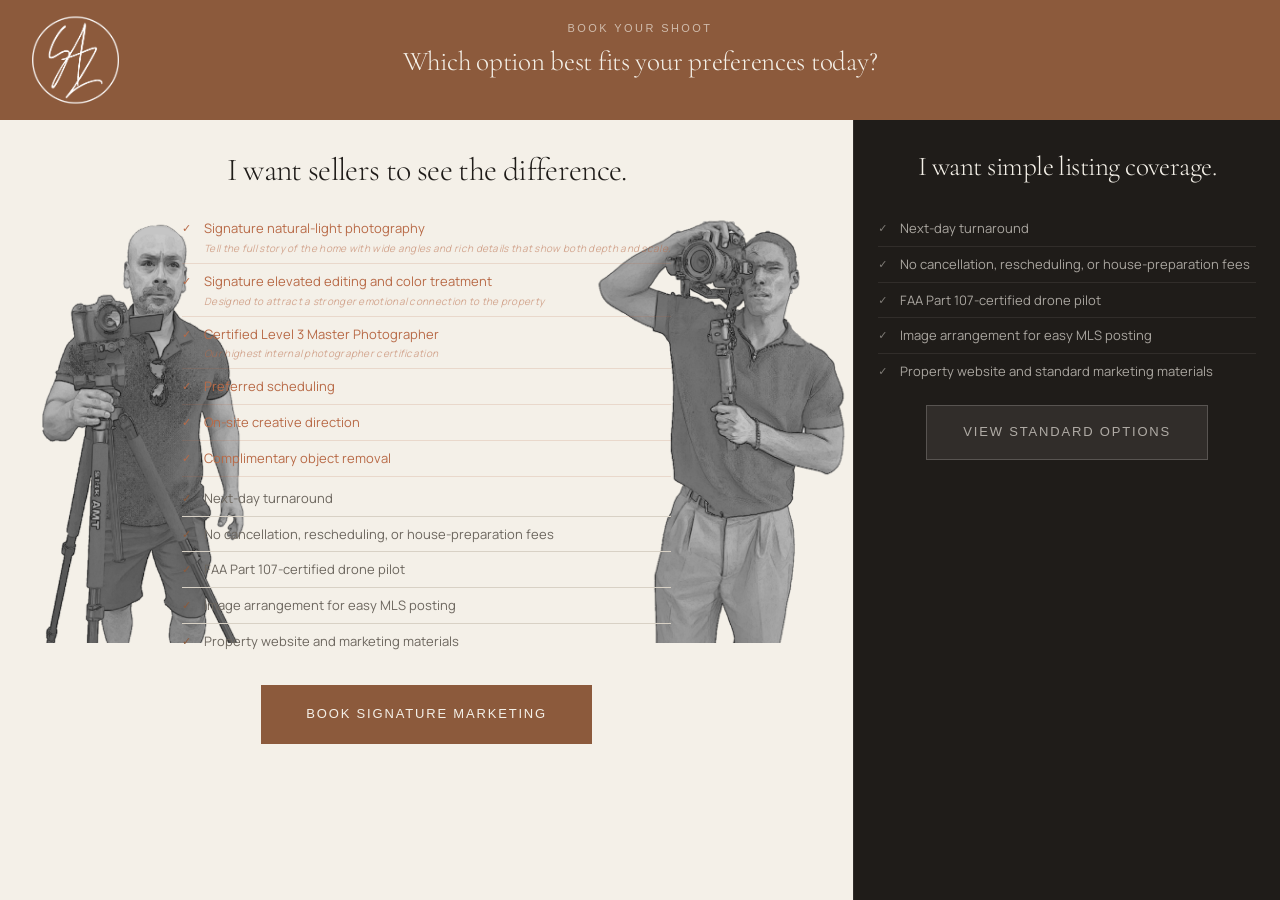
==== commit e9a9a00c: "Update Signature Marketing booking link Co-Authored-By: Claude Sonnet 5 <noreply@anthropic.com>" ====
--- a/public/book.html
+++ b/public/book.html
@@ -79,7 +79,7 @@
     // Replace the two values below with the real booking page URLs.
     // These are the ONLY lines you need to change to go live.
     // ─────────────────────────────────────────────────────────────────────────
-    const URL_SIGNATURE = 'https://book.steelandzane.com/order/steel/signature-marketing/261fa345-de1e-4f3a-99e5-497d58a8a599';
+    const URL_SIGNATURE = 'https://book.steelandzane.com/order/steel/signature-marketing/d13df08d-c5a1-49f1-b4c4-66ccaa804a2e';
     const URL_STANDARD  = 'https://book.steelandzane.com/order/steel/2025-order-page';
     // ─────────────────────────────────────────────────────────────────────────
 
--- a/public/style.css
+++ b/public/style.css
@@ -2682,6 +2682,9 @@
 
 .choose-main {
   overflow: visible;
+  min-height: 100vh;
+  display: flex;
+  flex-direction: column;
 }
 
 .choose-question-card {
@@ -2729,6 +2732,7 @@
 .choose-split {
   display: grid;
   grid-template-columns: 2fr 1fr;
+  flex: 1;
 }
 
 .choose-panel {
@@ -3000,11 +3004,13 @@
 @media (max-width: 768px) {
   .choose-main {
     height: auto;
+    min-height: 0;
     overflow: visible;
   }
   .choose-split {
     grid-template-columns: 1fr;
     height: auto;
+    flex: none;
   }
   .choose-question-card {
     padding: 20px 20px 18px;
